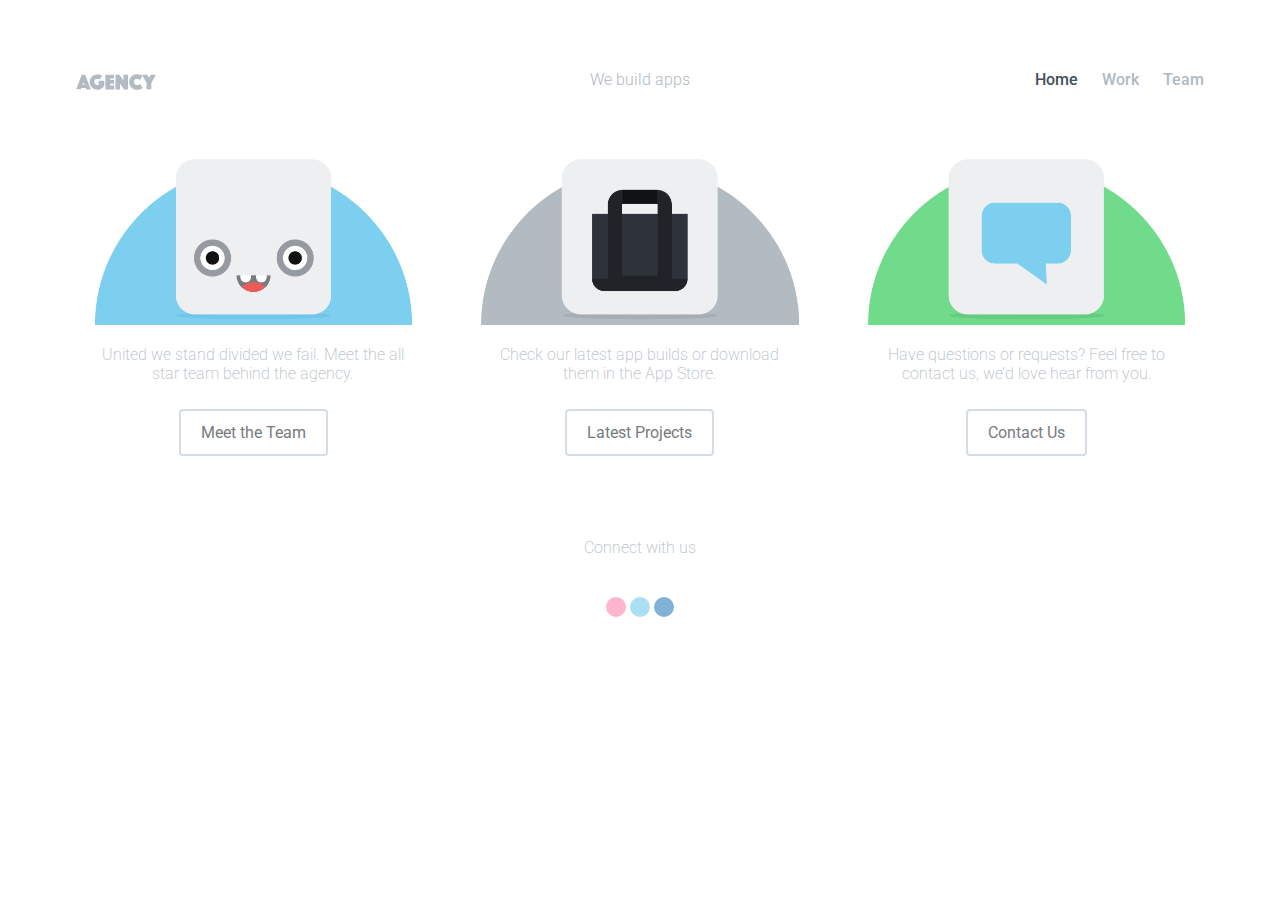
==== Plugins/index.html @ 04a0694f "Adding Plugins file" ====
<!DOCTYPE html>
<html class="no-js">
    <head>
        <meta charset="utf-8">
        <meta http-equiv="X-UA-Compatible" content="IE=edge,chrome=1">
        <title>Agency - A Treehouse template</title>
        <meta name="description" content="">
        <meta name="viewport" content="width=device-width, initial-scale=1">
        <!--CSS-->
        <link href='http://fonts.googleapis.com/css?family=Roboto:400,100,300,500,700,900' rel='stylesheet' type='text/css'>
        <link rel="stylesheet" href="css/normalize.min.css">
        <link rel="stylesheet" href="js/animsition/animsition.min.css">
        <link rel="stylesheet" href="css/main.css">
    </head>
    <body>
      <div class="row container animisition">
        <header class="row header">
          <div class="grid-third">
            <a href="index.html" class="logo animsition-link"></a>
          </div>
          <div class="grid-third">
            <h1 class="description">We build apps</h1>
          </div>
          <div class="grid-third">
            <nav>
              <a href="#" class="active animsition-link">Home</a>
              <a href="work.html" class="animsition-link">Work</a>
              <a href="team.html" class="animsition-link">Team</a>
            </nav>
          </div>
      </header><!--/header-->
        <div class="row">
          <div class="grid-full">

          </div>
          <div class="main row">
            <div class="grid-third">
              <img src="img/sticker-team.png" alt="" />
              <p>United we stand divided we fail.  Meet the all star team behind the agency.</p>
              <a href="team.html" class="button">Meet the Team</a>
            </div><!--/team-->
            <div class="grid-third">
              <img src="img/sticker-work.png" alt="" />
              <p>Check our latest app builds or download them in the App Store.</p>
              <a href="work.html" class="button">Latest Projects</a>
            </div><!--/work-->
            <div class="grid-third">
              <img src="img/sticker-contact.png" alt="" />
              <p>Have questions or requests?  Feel free to contact us, we’d love hear from you.</p>
              <a href="#" class="button">Contact Us</a>
            </div><!--/contact-->
          </div>
        </div><!--/main-->
        <footer>
          <div class="row">
            <div class="grid-full">
              <p>Connect with us</p>
              <ul class="social">
                <li>
                  <a href="#" class="pink"></a>
                  <a href="#" class="light-blue"></a>
                  <a href="#" class="dark-blue"></a>
                </li>
              </ul>
            </div>
          </div>
        </footer><!--/footer-->
        </div>
       <script src="js/jquery-1.11.2.min.js"></script>
      <script src="js/animsition/jquery.animsition.min.js"></script>
      <script src="js/main.js"></script>
    </body>
</html>
---- Plugins/css/main.css ----
/*
  AGENCY - A Treehouse template
  by: http://teamtreehouse.com
  v.1.0.1
  License: MIT http://opensource.org/licenses/MIT
*/

/*Main*/
* {
  box-sizing: border-box;
}

body{
  color: #B1B9C1;
  font-size: 1em;
  font-weight: 200;
  font-family: 'Roboto', Helvetica, Arial, serif;
  width: 100%;
  text-align: center;
  padding-top: 50px;
}

a {
  color: #5FB6E1;
  text-decoration: none;
}

a:hover {
  color: #53A4C4;
}

img {
  width: 100%;
}

ul li {
  list-style-type: none;
}

.row {
  max-width: 1280px;
  margin: 0 auto;
  padding: 0 20px;
}

/*Typography*/
p {
  margin-bottom: 40px;
}
h1, h2 {
  font-weight: 400;
  width: 100%;
}
h1 {
  ;
}
h2 {
  font-size: 42px;
  color: #465058;
  margin: 40px 0 0;
}
h3 {
  font-weight: 400;
  font-size: 24px;
  margin: 40px 0 0;
  color: #465058;
}
h4 {
  font-weight: 200;
  font-size: 24px;
  margin: 10px 0 0;
}
h5 {
  font-weight: 300;
  font-size: 20px;
  margin: 10px 0 40px;
}

/*Logo*/
.logo {
  width: 80px;
  height: 24px;
  display: block;
  float: left;
  margin: 20px 0;
  background: url('../img/logo.svg') left center no-repeat;
  background-size: 80px 16px;
}
.description {
  line-height: 60px;
  width: 100%;
  font-size: 1em;
  font-weight: 300;
  margin: 0;
  padding: 0;
  display: block;
}

/*Nav*/
nav {
  float: right;
}
nav a {
  transition: .35s linear;
  padding: 0 10px;
  font-weight: 500;
  line-height: 60px;
  color: #B1B9C1;
  text-align: right;
}
nav a:last-child {
  padding-right: 0;
}
nav a:hover {
  color: #333;
}
nav a.active {
  color: #465058
}

/*Button*/
.button {
  border: 2px solid #D5DDE4;
  border-radius: 4px;
  padding: 12px 20px;
  color: #777B7E;
  transition: .35s;
  font-weight: 400;
}

.button:hover {
  border-color: #7CCEEE;
}

/*Slides*/
.slides {
  width: 100%;
  height: 100%;
  margin: 0 auto 40px;
}
.slide {
  width: 100%;
  height: 100%;
}
.slide h2 {
  margin: 25% 0 20px;
  color: #fff;
}
.slide p {
  width: 60%;
  margin: 0 20% 40px;
  font-size: 26px;
  color: #fff;
}
.slide .button {
  color: #fff;
  border-color: #fff;
  opacity: .6;
}
.slide .button:hover {
  opacity: 1;
}
.slide img {
  width: 50%;
  margin: 100px 50% 100px 10%;
}
.blue {
  background: #3E89BE;
}
.orange {
  background: #F8835A;
}
.green {
  background: #5ECE7F;
}
.yellow {
  background: #FFD365;
}
.slick-dots {
  position: absolute;
  width: 100%;
  bottom: 20px;
  left: 0;
}
.slick-dots li button:before {
  font-size: 16px;
  color: #fff;
}
.slick-dots li.slick-active button:before {
  color: #fff;
}

/*Footer*/
footer {
  margin: 80px 0;
  float: left;
  width: 100%;
}
.social {
  margin: 0;
  padding: 0;
}
.social li a {
  display: inline-block;
  width: 6px;
  height: 6px;
  border-radius: 50%;
  border: 10px solid #ccc;
  opacity: .65;
  transition: .35s linear;
}
.social li a:hover {
  opacity: 1;
}
.social .pink {
  border-color: #FF8DB3
}
.social .light-blue {
  border-color: #7CCEEE
}
.social .dark-blue {
  border-color: #3E89BE
}

/*Work Page*/
.frame {
  padding: 20%;
  border-radius: 10px;
  margin: 40px 10px 0;
}
.item {
  margin-bottom: 40px;
}

/*Sticky*/
.is-sticky h5 {
  width: 100%;
  position: fixed;
  top: 0px;
  background: #fff;
  padding: 12px 0;
  margin: 0;
  opacity: .95;
}

/*Team*/
.team {
  margin-bottom: 60px;
}
.avatar {
  width: 50%;
  display: block;
  border-radius: 50%;
  margin: 0 25%;
}

/*Grid*/
.grid-full {
  width: 100%;
  float: left;
}
.grid-half {
  width: 50%;
  float: left;
}
.grid-third {
  width: 27.33333%;
  margin: 0 3%;
  float: left;
}
.grid-fourth {
  width: 25%;
  float: left;
}
.grid-fifth {
  width: 20%;
  float: left;
}

/*Media Quiries*/
@media (max-width: 1000px) {
  .slides p {
    font-size: 18px;
  }
  .grid-fifth {
    width: 27.333333%;
    margin: 0 3%;
  }
}
@media (max-width: 700px) {
  .logo {
    float: none;
    margin: 20px auto 0;
  }
  .grid-half {
    width: 80%;
    margin: 0 10%;
  }
  .grid-third {
    width: 80%;
    margin: 0 10%;
  }
  .grid-fifth {
    width: 80%;
    margin: 0 10%;
  }
  .row {
    padding: 0 10px;
  }
  nav {
    width: 100%;
  }
  nav a {
    transition: 0s;
    width: 33.333333%;
    float: left;
    padding: 0;
    margin: 10px 0 0;
    text-align: center;
  }
  .description {
    display: none;
  }
  .slide img {
    width: 80%;
    margin: 100px 10%;
  }
  .slick-dots {
    top: 20px;
  }
  .frame {
    margin: 40px 0 0;
  }
  .item {
    margin-bottom: 60px;
  }
  .item h3 {
    margin-top: 20px;
  }
  h4 {
    font-size: 20px;
  }
}

header {
  background-color: white;
}
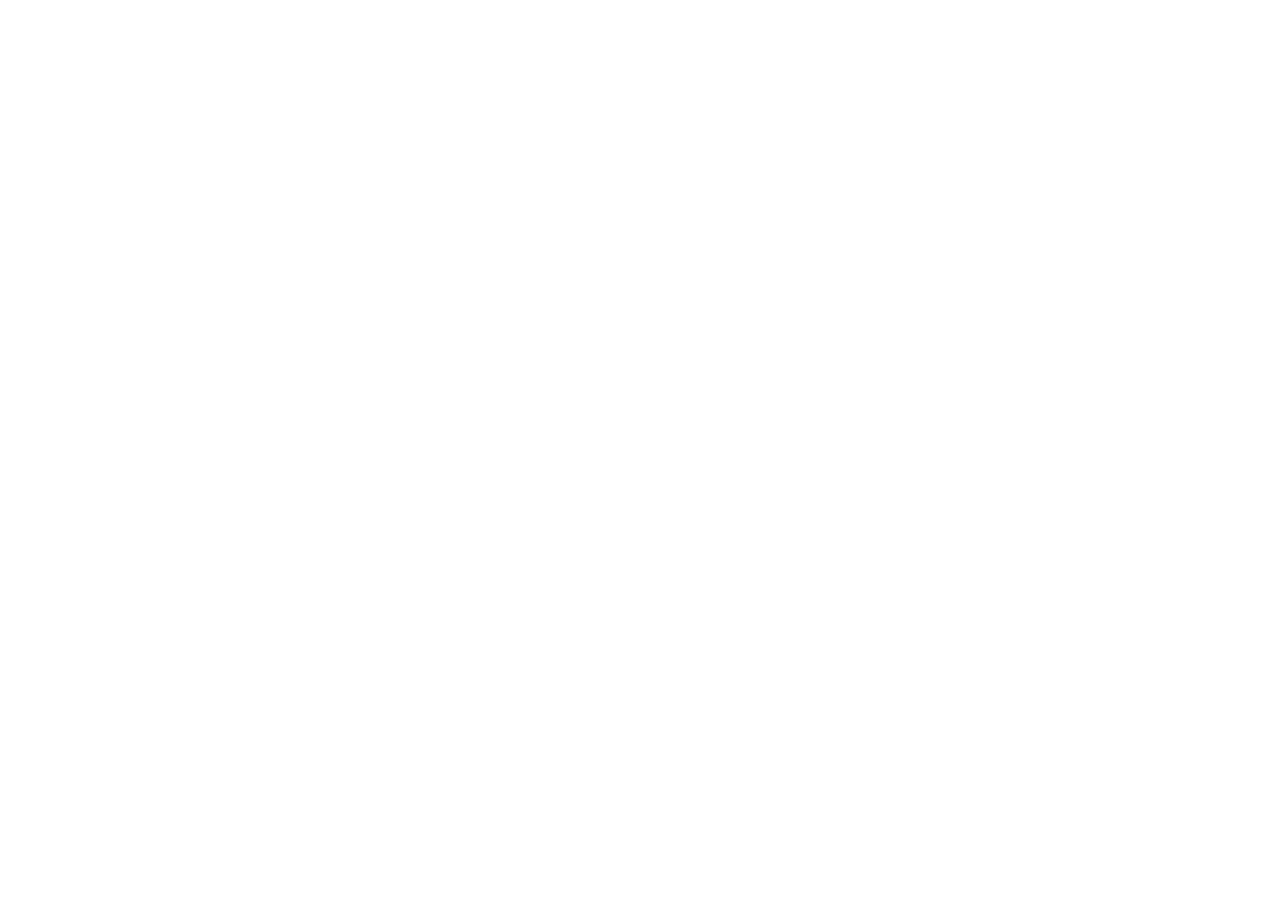
==== commit c6f520a6: "2nd version" ====
--- a/Plugins/index.html
+++ b/Plugins/index.html
@@ -13,7 +13,7 @@
         <link rel="stylesheet" href="css/main.css">
     </head>
     <body>
-      <div class="row container animisition">
+      <div class="row container animsition">
         <header class="row header">
           <div class="grid-third">
             <a href="index.html" class="logo animsition-link"></a>
